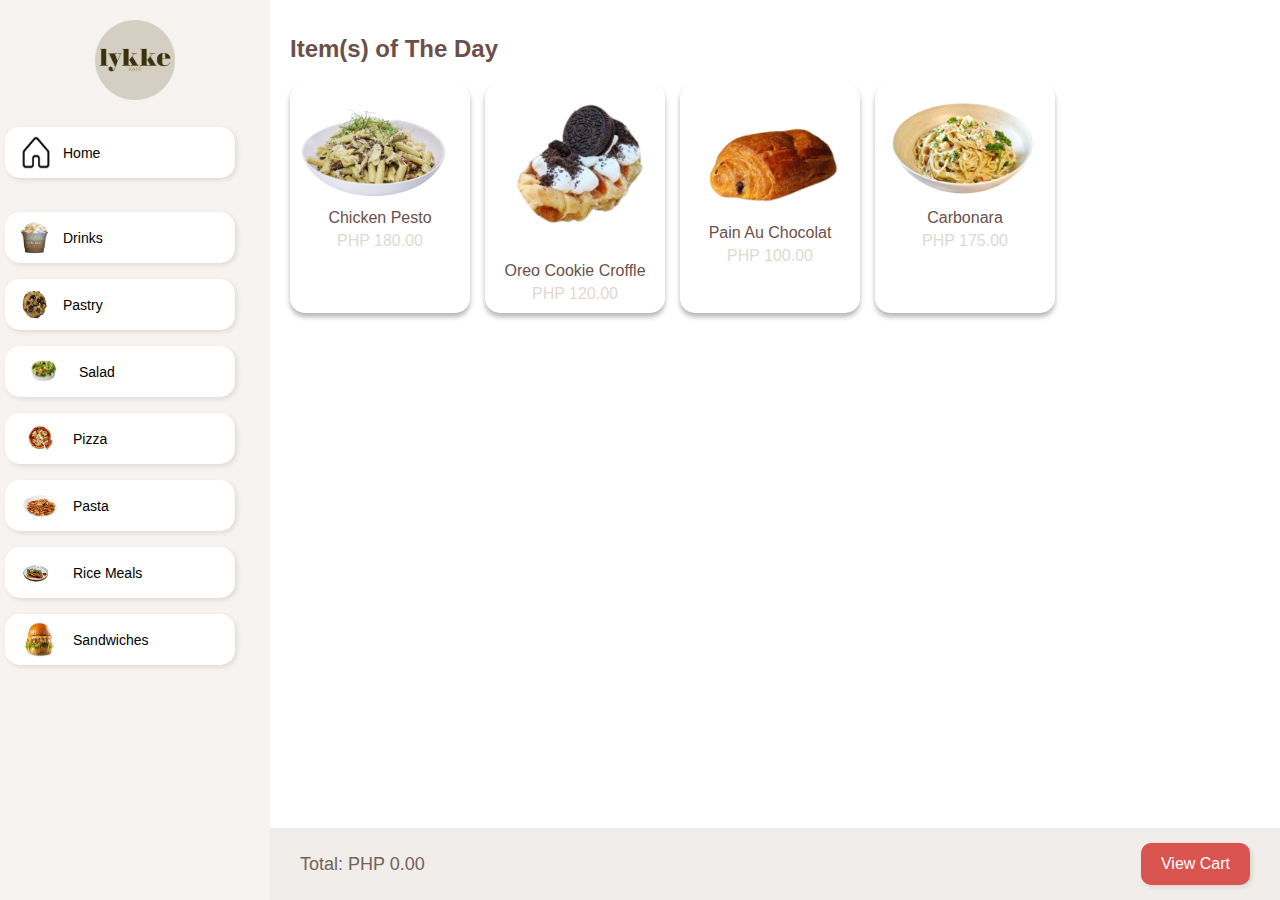
==== index.html @ b02f0188 "initial commit" ====
<!DOCTYPE html>
<html lang="en">
<head>
    <meta charset="UTF-8">
    <meta name="viewport" content="width=device-width, initial-scale=1.0">
    <title>Lykke Cafe</title>
    <link rel="stylesheet" href="styles.css">
    <script src="script.js"></script>
</head>
<body>
    <div class="sidebar">
        <div class="logo">
            <img src="logo.png" alt="Lykke Cafe">
        </div>
        <button class="category-btn" onclick="filterCategory('all', 'All Items')">
            <img src="home-icon.png" alt="Home" style="width: 30px;"> Home
        </button><br>
        <button class="category-btn" onclick="filterCategory('drinks', 'Drinks')">
            <img src="drinks-icon.png" alt="Drinks" style="width: 30px;"> Drinks
        </button>
        <button class="category-btn" onclick="filterCategory('pastry', 'Pastry')">
            <img src="pastry-icon.png" alt="Pastry"  style="width: 30px;"> Pastry
        </button>
        <button class="category-btn" onclick="filterCategory('salad', 'Salad')">
            <img src="salad-icon.png" alt="Salad"  style="width: 46px;"> Salad
        </button>
        <button class="category-btn" onclick="filterCategory('pizza', 'Pizza')">
            <img src="pizza-icon.png" alt="Pizza"  style="width: 40px;"> Pizza
        </button>
        <button class="category-btn" onclick="filterCategory('pasta', 'Pasta')">
            <img src="pasta-icon.png" alt="Pasta"  style="width: 40px;"> Pasta
        </button>
        <button class="category-btn" onclick="filterCategory('rice', 'Rice Meals')">
            <img src="rice-icon.png" alt="Rice Meals"  style="width: 40px;"> Rice Meals
        </button>
        <button class="category-btn" onclick="filterCategory('sandwiches', 'Sandwiches')">
            <img src="sandwhich-icon.png" alt="Sandwiches"  style="width: 40px;"> Sandwiches
        </button>
    </div>

    <div class="content">
        <h2 id="category-title">Item(s) of The Day</h2>
        <div class="menu-items">
            <div class="item card pasta" onclick="openItem('Chicken Pesto', 180, 'chicken_pesto.png')">
                <img id="img-chicken-pesto" src="chicken_pesto.png" alt="Chicken Pesto">
                <p>Chicken Pesto</p>
                <p style="color: #e2d8d1;">PHP 180.00</p>
            </div>
            <div class="item card pastry" onclick="openItem('Oreo Cookie Croffle', 120, 'oreo_croffle.png')">
                <img id="img-oreo-croffle" src="oreo_croffle.png" alt="Oreo Cookie Croffle">
                <p>Oreo Cookie Croffle</p>
                <p style="color: #e2d8d1;">PHP 120.00</p>
            </div>
            <div class="item card pastry" onclick="openItem('Pain Au Chocolat', 100, 'pain_au_chocolat.png')">
                <img id="img-pain-au-chocolat" src="pain_au_chocolat.png" alt="Pain Au Chocolat">
                <p>Pain Au Chocolat</p>
                <p style="color: #e2d8d1;">PHP 100.00</p>
            </div>
            <div class="item card pasta" onclick="openItem('Carbonara', 175, 'carbonara.png')">
                <img id="img-carbonara" src="carbonara.png" alt="Carbonara">
                <p>Carbonara</p>
                <p style="color: #e2d8d1;">PHP 175.00</p>
            </div>
        </div>
    </div>

   <div class="checkout-bar">
    <p style="color: #71635a;">Total: PHP <span id="total-cost">0.00</span></p>
    <button onclick="window.location.href='cart.html'">View Cart</button>
</div>   
</body>
</html>
---- styles.css ----
* {
    margin: 0;
    padding: 0;
    box-sizing: border-box;
    font-family: 'Poppins', sans-serif;
}

body {
    display: flex;
    height: 100vh;
    background: #ffffff; 
}

.sidebar {
    width: 270px;
    background: #f7f3f0; 
    padding: 20px;
    display: flex;
    flex-direction: column;
    align-items: center;
}

.logo img {
    width: 80px;
    margin-bottom: 15px;
}

.category-btn {
    width: 100%;
    margin: 8px 0; 
    display: flex;
    align-items: center;
    justify-content: flex-start;
    background: white;
    border: none;
    text-align: left;
    border-radius: 15px;
    box-shadow: 2px 2px 5px rgba(0, 0, 0, 0.1);
    transition: background 0.3s;
    position: relative;
    left: -15px; 
    padding: 8px 16px; 
    font-size: 14px; 
}

.category-btn img {
    width: 35px; 
    height: 35px;
    margin-right: 12px;
}

.category-btn:hover {
    background: #f0e6df;
}


.content {
    flex-grow: 1;
    padding: 20px;
    display: flex;
    flex-direction: column;
    justify-content: flex-start;
    overflow-y: auto;
}

h2 {
    margin-top: 15px;
    margin-bottom: 15px;
    font-size: 24px;
    color: #6b4f4b; 
}

.category-title {
    text-align: left;
    font-size: 24px;
    color: #6b4f4b;
    font-weight: bold;
    margin-bottom: 20px;
}

.menu-items {
    margin-top: 15px;
    display: flex;
    flex-wrap: wrap;
    gap: 15px;
}


.menu-item .cost {
    color: #c5b3b0;
}

.card {
    width: 180px;
    background: white;
    padding: 10px;
    border-radius: 15px; 
    text-align: center;
    box-shadow: 0px 4px 5px rgba(0, 0, 0, 0.285); 
    cursor: pointer;
    transition: transform 0.2s ease-in-out;
}


.card img {
    width: 100%;
    border-radius: 8px;
}

.card p {
    margin-top: 5px;
    font-size: 16px;
    color: #6b4f4b;
}

.card:hover {
    transform: scale(1.05);
}

.checkout-bar {
    position: fixed;
    bottom: 0;
    left: 270px;
    width: calc(100% - 270px);
    background: rgb(241, 237, 234);
    padding: 15px 30px;
    display: flex;
    justify-content: space-between;
    align-items: center;
    font-size: 18px;
}

.total-cost {
    font-weight: bold;
    color: #7e6460;
    display: flex;
    align-items: center;
    
}

.total-cost img {
    width: 25px;
    height: 25px;
    margin-right: 8px;
}

.checkout-bar button {
    background: #d9534f;
    color: white;
    border: none;
    padding: 12px 20px;
    font-size: 16px;
    border-radius: 10px;
    cursor: pointer;
    box-shadow: 2px 2px 5px rgba(0, 0, 0, 0.1);
}

.checkout-bar button:hover {
    background: #c9302c;
}

.item-container {
    max-width: 440px; 
    margin: 50px auto;
    background: white;
    padding: 30px;
    border-radius: 15px;
    text-align: center;
    box-shadow: 2px 2px 5px rgba(0, 0, 0, 0.1);
}

.item-container img {
    width: 100%;
    border-radius: 8px;
    margin-top: 10px;
}

.lykke-badge {
    display: inline-block;
    background: #d4c2b0;
    color: #4a3b35;
    padding: 4px 4px;
    border-radius: 20px;
    font-size: 12px;
    text-transform: lowercase;
    margin-bottom: 10px;
}

h2 {
    font-size: 24px;
    color: #6b4f4b;
    margin-bottom: 5px;
}

.item-price {
    font-size: 18px;
    color: #8a6d6b;
    margin-bottom: 15px;
}

.quantity-container {
    display: flex;
    align-items: center;
    justify-content: center;
    margin-top: 15px;
}

.quantity-container button {
    padding: 8px 12px;
    font-size: 18px;
    background: #ddd;
    border: none;
    border-radius: 5px;
    cursor: pointer;
}

.quantity-container input {
    width: 60px;
    text-align: center;
    font-size: 18px;
    margin: 0 10px;
    border: 1px solid #ddd;
    padding: 5px;
}

.action-buttons {
    display: flex;
    justify-content: space-between;
    margin-top: 15px;
}

.action-buttons button {
    width: 48%;
    padding: 12px 0;
    font-size: 16px;
    border: none;
    cursor: pointer;
    border-radius: 10px;
}

.cancel-btn {
    background: white;
    border: 1px solid #ccc;
    color: #6b4f4b;
}

.cancel-btn:hover {
    background: #f0e6df;
}

.add-to-cart-btn {
    background: #d9534f;
    color: white;
}

.add-to-cart-btn:hover {
    background: #8e1b17;
}

.cart-container {
    max-width: 600px;
    margin: 50px auto;
    background: white;
    padding: 20px;
    border-radius: 10px;
    box-shadow: 0px 4px 8px rgba(0, 0, 0, 0.1);
}

.cart-item {
    display: flex;
    align-items: center;
    justify-content: space-between;
    background: white;
    border-radius: 10px;
    padding: 15px;
    margin-bottom: 10px;
    box-shadow: 0px 2px 5px rgba(0, 0, 0, 0.1);
}

.cart-item img {
    width: 80px;
    height: 80px;
    border-radius: 5px;
    margin-right: 10px;
}

.item-details {
    flex-grow: 1;
}

.item-name {
    font-size: 16px;
    font-weight: bold;
    color: #333;
}

.item-price {
    font-size: 14px;
    color: #666;
    margin-top: 5px;
}

.quantity-controls {
    display: flex;
    align-items: center;
    margin: 5px 0;
}

.quantity-controls button {
    background: #ddd;
    border: none;
    padding: 5px 10px;
    font-size: 16px;
    border-radius: 5px;
    cursor: pointer;
}

.quantity {
    margin: 0 10px;
    font-size: 16px;
}

.remove-btn {
    background: white;
    border: 1px solid #ccc;
    padding: 5px 10px;
    border-radius: 5px;
    cursor: pointer;
    margin-top: 5px;
}

.remove-btn:hover {
    background: #f8f8f8;
}

.cart-footer {
    display: flex;
    justify-content: space-between;
    align-items: center;
    padding-top: 10px;
    border-top: 1px solid #eee;
}

.total-label {
    font-size: 18px;
    font-weight: bold;
    color: #333;
}

.total-price {
    font-size: 22px;
    font-weight: bold;
    color: #000;
}

.cart-buttons {
    display: flex;
    gap: 10px;
    margin-top: 15px;
}

.order-more {
    background: white;
    border: 1px solid #999;
    padding: 10px 15px;
    cursor: pointer;
    border-radius: 5px;
}

.complete-order {
    background: #d9534f;
    color: white;
    border: none;
    padding: 10px 15px;
    border-radius: 5px;
    cursor: pointer;
}

.complete-order:hover {
    background: #c9302c;
}

@media (max-width: 600px) {
    .cart-container {
        padding: 15px;
    }

    .cart-footer {
        flex-direction: column;
        align-items: center;
        text-align: center;
    }

    .cart-buttons {
        flex-direction: column;
        width: 100%;
    }

    .cart-buttons button {
        width: 100%;
        margin-top: 5px;
    }
}

@media (max-width: 768px) {
    body {
        flex-direction: column;
    }

    .sidebar {
        width: 100%;
        height: auto;
        padding: 10px;
        display: flex;
        flex-wrap: wrap;
        justify-content: center;
    }

    .category-btn {
        width: 45%;
        margin: 5px;
    }

    .checkout-bar {
        left: 0;
        width: 100%;
        flex-direction: column;
        align-items: center;
        border-radius: 0;
    }

    .checkout-bar button {
        margin-left: 0;
        margin-top: 10px;
    }

    
}
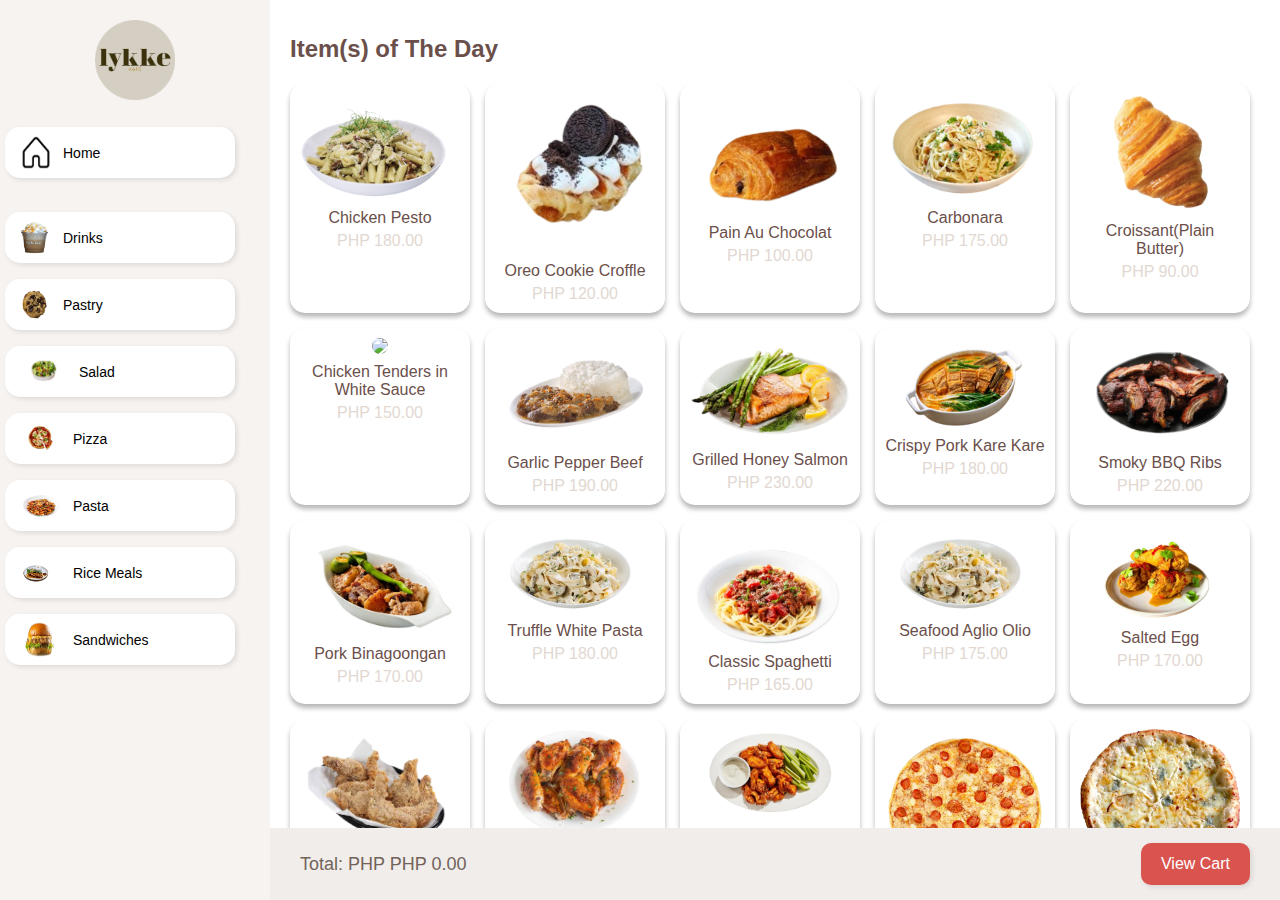
==== commit b43f3973: "updated commit" ====
--- a/index.html
+++ b/index.html
@@ -42,25 +42,141 @@
         <h2 id="category-title">Item(s) of The Day</h2>
         <div class="menu-items">
             <div class="item card pasta" onclick="openItem('Chicken Pesto', 180, 'chicken_pesto.png')">
-                <img id="img-chicken-pesto" src="chicken_pesto.png" alt="Chicken Pesto">
+                <img id="img-chicken-pesto" src="imgs/chicken_pesto.png" alt="Chicken Pesto">
                 <p>Chicken Pesto</p>
                 <p style="color: #e2d8d1;">PHP 180.00</p>
             </div>
             <div class="item card pastry" onclick="openItem('Oreo Cookie Croffle', 120, 'oreo_croffle.png')">
-                <img id="img-oreo-croffle" src="oreo_croffle.png" alt="Oreo Cookie Croffle">
+                <img id="img-oreo-croffle" src="imgs/oreo_croffle.png" alt="Oreo Cookie Croffle">
                 <p>Oreo Cookie Croffle</p>
                 <p style="color: #e2d8d1;">PHP 120.00</p>
             </div>
             <div class="item card pastry" onclick="openItem('Pain Au Chocolat', 100, 'pain_au_chocolat.png')">
-                <img id="img-pain-au-chocolat" src="pain_au_chocolat.png" alt="Pain Au Chocolat">
+                <img id="img-pain-au-chocolat" src="imgs/pain_au_chocolat.png" alt="Pain Au Chocolat">
                 <p>Pain Au Chocolat</p>
                 <p style="color: #e2d8d1;">PHP 100.00</p>
             </div>
             <div class="item card pasta" onclick="openItem('Carbonara', 175, 'carbonara.png')">
-                <img id="img-carbonara" src="carbonara.png" alt="Carbonara">
+                <img id="img-carbonara" src="imgs/carbonara.png" alt="Carbonara">
                 <p>Carbonara</p>
                 <p style="color: #e2d8d1;">PHP 175.00</p>
             </div>
+            <div class="item card pastry" onclick="openItem('Croissant(Plain Butter)', 90, 'croissantP.png')">
+                <img id="img-croissant-plain" src="imgs/croissantP.png" alt="croissantP">
+                <p>Croissant(Plain Butter)</p>
+                <p style="color: #e2d8d1;">PHP 90.00</p>
+            </div>
+            <div class="item card rice" onclick="openItem('Chicken Tenders in White Sauce', 150, 'CtW.png')">
+                <img id="img-CT-whiteSauce" src="imgs/Ctw.png">
+                <p>Chicken Tenders in White Sauce</p>
+                <p style="color: #e2d8d1;">PHP 150.00</p>
+            </div>
+            <div class="item card rice" onclick="openItem('Garlic Pepper Beef', 190, 'GPB.png')">
+                <img id="img-GPB" src="imgs/GPB.png">
+                <p>Garlic Pepper Beef</p>
+                <p style="color: #e2d8d1;">PHP 190.00</p>
+            </div>
+            <div class="item card rice" onclick="openItem('Grilled Honey Salmon', 230, 'GHS.png')">
+                <img id="img-GPB" src="imgs/GHS.png">
+                <p>Grilled Honey Salmon</p>
+                <p style="color: #e2d8d1;">PHP 230.00</p>
+            </div>
+            <div class="item card rice" onclick="openItem('Crispy Pork Kare Kare', 180, 'crispy_pork_kare_kare.png')">
+                <img id="img-crispy-pork-kare-kare" src="imgs/crispy_pork_kare_kare.png" alt="Crispy Pork Kare Kare">
+                <p>Crispy Pork Kare Kare</p>
+                <p style="color: #e2d8d1;">PHP 180.00</p>
+            </div>
+            
+            <div class="item card rice" onclick="openItem('Smoky BBQ Ribs', 220, 'smoky_bbq_ribs.png')">
+                <img id="img-smoky-bbq-ribs" src="imgs/smoky_bbq_ribs.png" alt="Smoky BBQ Ribs">
+                <p>Smoky BBQ Ribs</p>
+                <p style="color: #e2d8d1;">PHP 220.00</p>
+            </div>
+            
+            <div class="item card rice" onclick="openItem('Pork Binagoongan', 170, 'pork_binagoongan.png')">
+                <img id="img-pork-binagoongan" src="imgs/pork_binagoongan.png" alt="Pork Binagoongan">
+                <p>Pork Binagoongan</p>
+                <p style="color: #e2d8d1;">PHP 170.00</p>
+            </div>
+            
+            <div class="item card pasta" onclick="openItem('Truffle White Pasta', 180, 'truffle_white_pasta.png')">
+                <img id="img-truffle-white-pasta" src="imgs/truffle_white_pasta.png" alt="Truffle White Pasta">
+                <p>Truffle White Pasta</p>
+                <p style="color: #e2d8d1;">PHP 180.00</p>
+            </div>
+            
+            <div class="item card pasta" onclick="openItem('Classic Spaghetti', 165, 'classic_spaghetti.png')">
+                <img id="img-classic-spaghetti" src="imgs/classic_spaghetti.png" alt="Classic Spaghetti">
+                <p>Classic Spaghetti</p>
+                <p style="color: #e2d8d1;">PHP 165.00</p>
+            </div>
+            
+            <div class="item card pasta" onclick="openItem('Seafood Aglio Olio', 175, 'seafood_aglio_olio.png')">
+                <img id="img-seafood-aglio-olio" src="imgs/seafood_aglio_olio.png" alt="Seafood Aglio Olio">
+                <p>Seafood Aglio Olio</p>
+                <p style="color: #e2d8d1;">PHP 175.00</p>
+            </div>
+            
+            <div class="item card pasta" onclick="openItem('Salted Egg', 170, 'salted_egg.png')">
+                <img id="img-salted-egg" src="imgs/salted_egg.png" alt="Salted Egg">
+                <p>Salted Egg</p>
+                <p style="color: #e2d8d1;">PHP 170.00</p>
+            </div>
+            
+            <div class="item card rice" onclick="openItem('Garlic Parmesan', 170, 'garlic_parmesan.png')">
+                <img id="img-garlic-parmesan" src="imgs/garlic_parmesan.png" alt="Garlic Parmesan">
+                <p>Garlic Parmesan</p>
+                <p style="color: #e2d8d1;">PHP 170.00</p>
+            </div>
+            
+            <div class="item card rice" onclick="openItem('Honey Sriracha', 170, 'honey_sriracha.png')">
+                <img id="img-honey-sriracha" src="imgs/honey_sriracha.png" alt="Honey Sriracha">
+                <p>Honey Sriracha</p>
+                <p style="color: #e2d8d1;">PHP 170.00</p>
+            </div>
+            
+            <div class="item card rice" onclick="openItem('Buffalo', 170, 'buffalo.png')">
+                <img id="img-buffalo" src="imgs/buffalo.png" alt="Buffalo">
+                <p>Buffalo</p>
+                <p style="color: #e2d8d1;">PHP 170.00</p>
+            </div>
+            
+            <div class="item card pizza" onclick="openItem('Pepperoni', 260, 'pepperoni.png')">
+                <img id="img-pepperoni" src="imgs/pepperoni.png" alt="Pepperoni">
+                <p>Pepperoni</p>
+                <p style="color: #e2d8d1;">PHP 260.00</p>
+            </div>
+            
+            <div class="item card pizza" onclick="openItem('Four Cheese', 260, 'four_cheese.png')">
+                <img id="img-four-cheese" src="imgs/four_cheese.png" alt="Four Cheese">
+                <p>Four Cheese</p>
+                <p style="color: #e2d8d1;">PHP 260.00</p>
+            </div>
+            
+            <div class="item card pizza" onclick="openItem('Creamy Spinach', 250, 'creamy_spinach.png')">
+                <img id="img-creamy-spinach" src="imgs/creamy_spinach.png" alt="Creamy Spinach">
+                <p>Creamy Spinach</p>
+                <p style="color: #e2d8d1;">PHP 250.00</p>
+            </div>
+            
+            <div class="item card pizza" onclick="openItem('Beef & Mushroom', 250, 'beef_mushroom.png')">
+                <img id="img-beef-mushroom" src="imgs/beef_mushroom.png" alt="Beef & Mushroom">
+                <p>Beef & Mushroom</p>
+                <p style="color: #e2d8d1;">PHP 250.00</p>
+            </div>
+            
+            <div class="item card drinks" onclick="openItem('Espresso', 100, 'espresso.png')">
+                <img id="img-espresso" src="imgs/espresso.png" alt="Espresso">
+                <p>Espresso</p>
+                <p style="color: #e2d8d1;">PHP 100.00</p>
+            </div>
+            
+            <div class="item card drinks" onclick="openItem('Americano', 120, 'americano.png')">
+                <img id="img-americano" src="imgs/americano.png" alt="Americano">
+                <p>Americano</p>
+                <p style="color: #e2d8d1;">PHP 120.00</p>
+            </div>
+            
         </div>
     </div>
 
--- a/styles.css
+++ b/styles.css
@@ -14,7 +14,11 @@
 
 .sidebar {
     width: 270px;
-    background: #f7f3f0; 
+    height: 100vh;
+    position: fixed;
+    left: 0;
+    top: 0;
+    background: #f7f3f0;
     padding: 20px;
     display: flex;
     flex-direction: column;
@@ -56,6 +60,7 @@
 
 
 .content {
+    margin-left: 270px;
     flex-grow: 1;
     padding: 20px;
     display: flex;
@@ -63,6 +68,8 @@
     justify-content: flex-start;
     overflow-y: auto;
 }
+
+
 
 h2 {
     margin-top: 15px;
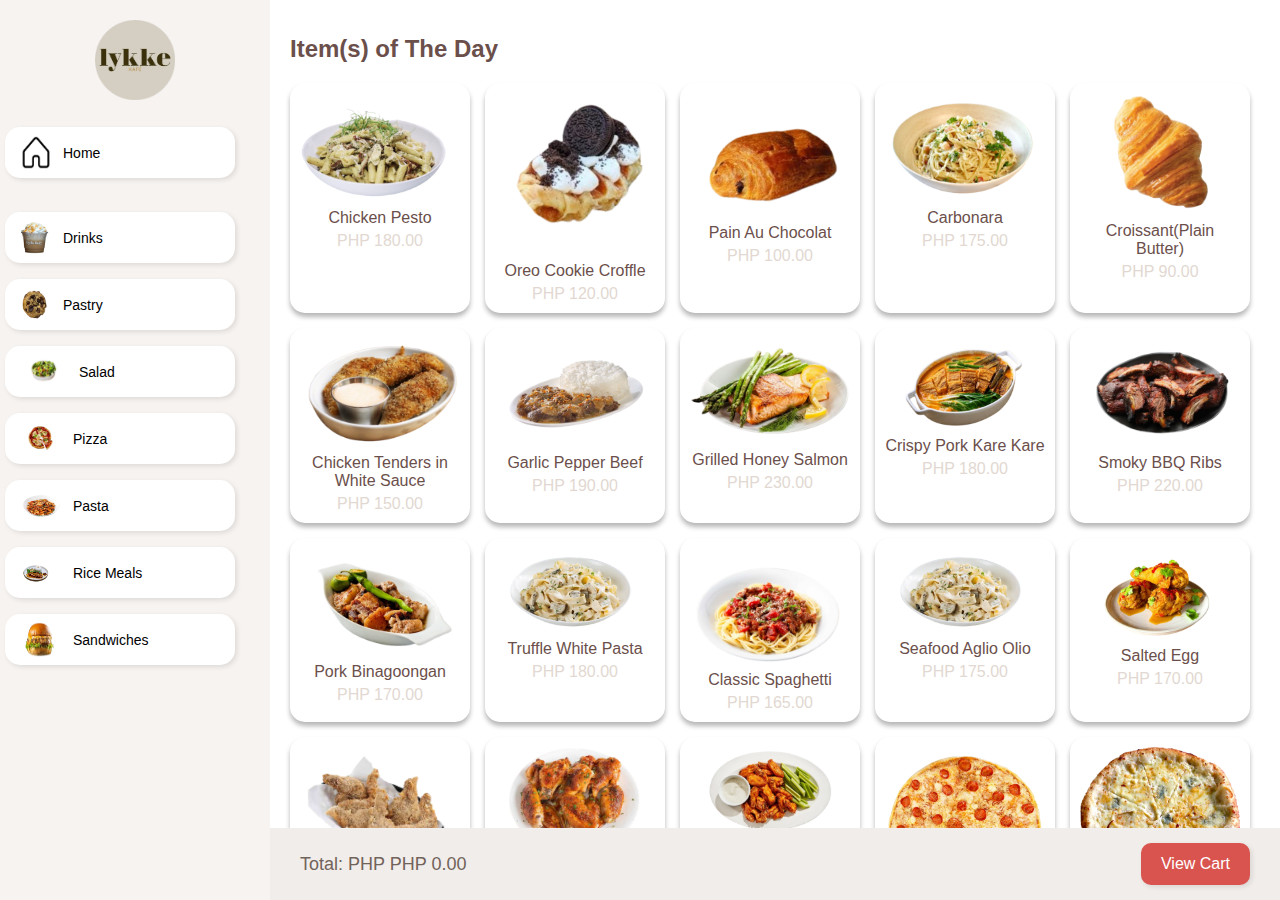
==== commit 15ded3be: "Update index.html" ====
--- a/index.html
+++ b/index.html
@@ -67,7 +67,7 @@
                 <p style="color: #e2d8d1;">PHP 90.00</p>
             </div>
             <div class="item card rice" onclick="openItem('Chicken Tenders in White Sauce', 150, 'CtW.png')">
-                <img id="img-CT-whiteSauce" src="imgs/Ctw.png">
+                <img id="img-CT-whiteSauce" src="imgs/CtW.png">
                 <p>Chicken Tenders in White Sauce</p>
                 <p style="color: #e2d8d1;">PHP 150.00</p>
             </div>
@@ -175,8 +175,104 @@
                 <img id="img-americano" src="imgs/americano.png" alt="Americano">
                 <p>Americano</p>
                 <p style="color: #e2d8d1;">PHP 120.00</p>
-            </div>
-            
+            </div> 
+
+            <div class="item card sandwiches" onclick="openItem('Tuna Melt', 195, 'tuna_melt.png')">
+                <img id="img-tuna-melt" src="imgs/tuna_melt.png" alt="Tuna Melt">
+                <p>Tuna Melt</p>
+                <p style="color: #e2d8d1;">PHP 195.00</p>
+            </div>
+            
+            <div class="item card sandwiches" onclick="openItem('Clubhouse', 185, 'clubhouse.png')">
+                <img id="img-clubhouse" src="imgs/clubhouse.png" alt="Clubhouse">
+                <p>Clubhouse</p>
+                <p style="color: #e2d8d1;">PHP 185.00</p>
+            </div>
+            
+            <div class="item card sandwiches" onclick="openItem('Monte Kristo', 195, 'monte_kristo.png')">
+                <img id="img-monte-kristo" src="imgs/monte_kristo.png" alt="Monte Kristo">
+                <p>Monte Kristo</p>
+                <p style="color: #e2d8d1;">PHP 195.00</p>
+            </div>
+            
+            <div class="item card sandwiches" onclick="openItem('Korean Egg Drop', 160, 'korean_egg_drop.png')">
+                <img style=" width: 120px;" id="img-korean-egg-drop" src="imgs/korean_egg_drop.png" alt="Korean Egg Drop">
+                <p>Korean Egg Drop</p>
+                <p style="color: #e2d8d1;">PHP 160.00</p>
+            </div>
+        
+            <div class="item card salad" onclick="openItem('Mango Pomelo Salad', 150, 'mango_pomelo_salad.png')">
+                <img style=" width: 180px;" id="img-mango-pomelo-salad" src="imgs/mango_pomelo_salad.png" alt="Mango Pomelo Salad">
+                <p>Mango Pomelo Salad</p>
+                <p style="color: #e2d8d1;">PHP 150.00</p>
+            </div>
+            
+            <div class="item card salad" onclick="openItem('Grilled Chicken Caesar', 160, 'grilled_chicken_caesar.png')">
+                <img style=" width: 130px;" id="img-grilled-chicken-caesar" src="imgs/grilled_chicken_caesar.png" alt="Grilled Chicken Caesar">
+                <p>Grilled Chicken Caesar</p>
+                <p style="color: #e2d8d1;">PHP 160.00</p>
+            </div>
+        
+            <div class="item card drinks" onclick="openItem('Doppio', 110, 'doppio.png')">
+                <img id="img-doppio" src="imgs/doppio.png" alt="Doppio">
+                <p>Doppio</p>
+                <p style="color: #e2d8d1;">PHP 110.00</p>
+            </div>
+            
+            <div class="item card drinks" onclick="openItem('Latte', 120, 'latte.png')">
+                <img id="img-latte" src="imgs/latte.png" alt="Latte">
+                <p>Latte</p>
+                <p style="color: #e2d8d1;">PHP 120.00</p>
+            </div>
+            
+            <div class="item card drinks" onclick="openItem('Cappuccino', 140, 'cappuccino.png')">
+                <img style=" width: 180px;" id="img-cappuccino" src="imgs/cappuccino.png" alt="Cappuccino">
+                <p>Cappuccino</p>
+                <p style="color: #e2d8d1;">PHP 140.00</p>
+            </div>
+            
+            <div class="item card drinks" onclick="openItem('White Mocha Latte', 140, 'white_mocha_latte.png')">
+                <img id="img-white-mocha-latte" src="imgs/white_mocha_latte.png" alt="White Mocha Latte">
+                <p>White Mocha Latte</p>
+                <p style="color: #e2d8d1;">PHP 140.00</p>
+            </div>
+            
+            <div class="item card drink" onclick="openItem('Caramel Latte', 140, 'caramel_latte.png')">
+                <img id="img-caramel-latte" src="imgs/caramel_latte.png" alt="Caramel Latte">
+                <p>Caramel Latte</p>
+                <p style="color: #e2d8d1;">PHP 140.00</p>
+            </div>
+            
+            <div class="item card drinks" onclick="openItem('Con De Leche', 140, 'con_de_leche.png')">
+                <img style=" width: 100px;" id="img-con-de-leche" src="imgs/con_de_leche.png" alt="Con De Leche">
+                <p>Con De Leche</p>
+                <p style="color: #e2d8d1;">PHP 140.00</p>
+            </div>
+            
+            <div class="item card drinks" onclick="openItem('Dark Mocha Latte', 160, 'dark_mocha_latte.png')">
+                <img id="img-dark-mocha-latte" src="imgs/dark_mocha_latte.png" alt="Dark Mocha Latte">
+                <p>Dark Mocha Latte</p>
+                <p style="color: #e2d8d1;">PHP 160.00</p>
+            </div>
+            
+            <div class="item card drinks" onclick="openItem('Matcha Latte', 210, 'matcha_latte.png')">
+                <img id="img-matcha-latte" src="imgs/matcha_latte.png" alt="Matcha Latte">
+                <p>Matcha Latte</p>
+                <p style="color: #e2d8d1;">PHP 210.00</p>
+            </div>
+            
+            <div class="item card drinks" onclick="openItem('Affogato', 160, 'affogato.png')">
+                <img id="img-affogato" src="imgs/affogato.png" alt="Affogato">
+                <p>Affogato</p>
+                <p style="color: #e2d8d1;">PHP 160.00</p>
+            </div>
+            
+            <div class="item card drinks" onclick="openItem('Butterscotch', 180, 'butterscotch.png')">
+                <img id="img-butterscotch" src="imgs/butterscotch.png" alt="Butterscotch">
+                <p>Butterscotch</p>
+                <p style="color: #e2d8d1;">PHP 180.00</p>
+            </div>
+          
         </div>
     </div>
 
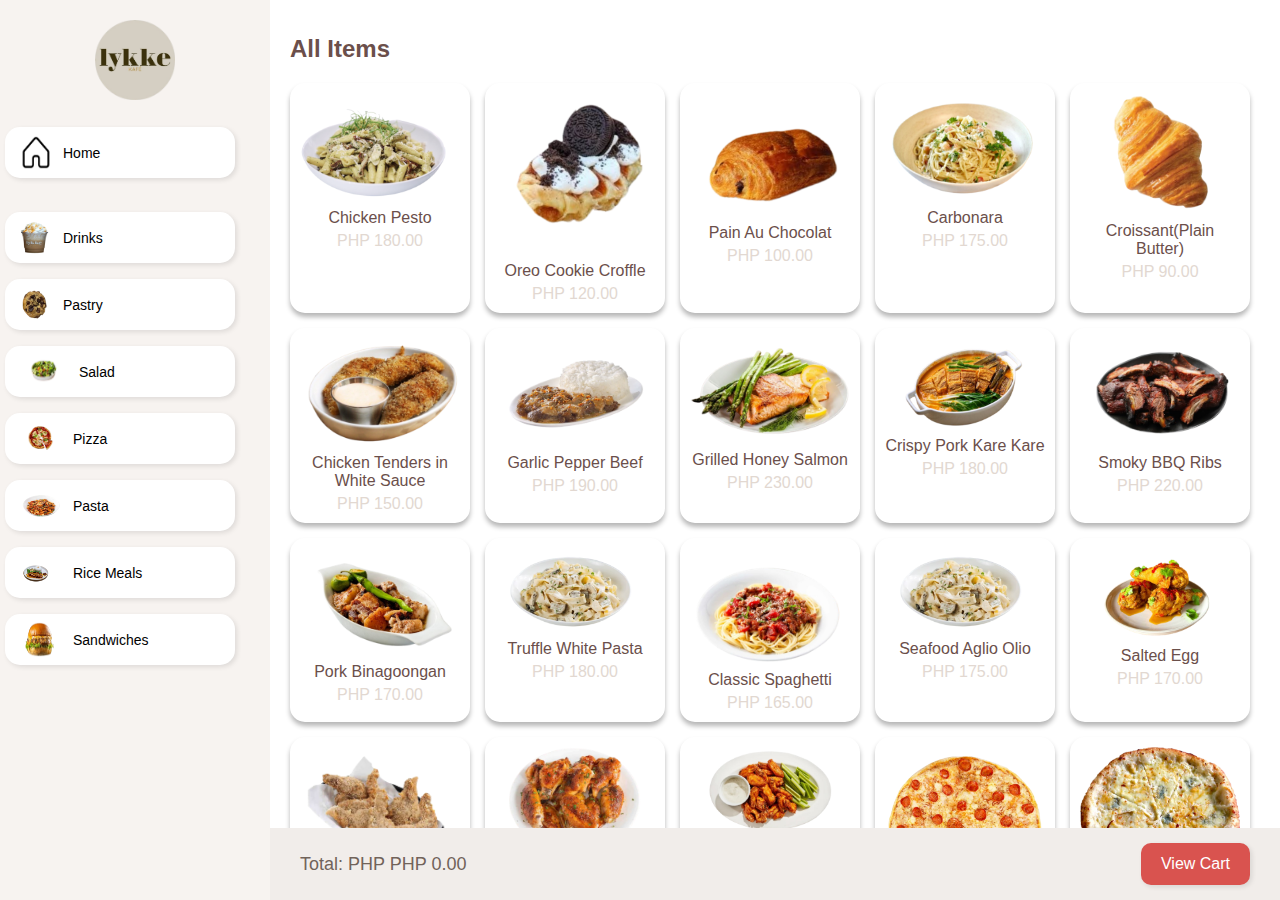
==== commit 184206c4: "Update" ====
--- a/index.html
+++ b/index.html
@@ -39,7 +39,7 @@
     </div>
 
     <div class="content">
-        <h2 id="category-title">Item(s) of The Day</h2>
+        <h2 id="category-title">All Items</h2>
         <div class="menu-items">
             <div class="item card pasta" onclick="openItem('Chicken Pesto', 180, 'chicken_pesto.png')">
                 <img id="img-chicken-pesto" src="imgs/chicken_pesto.png" alt="Chicken Pesto">
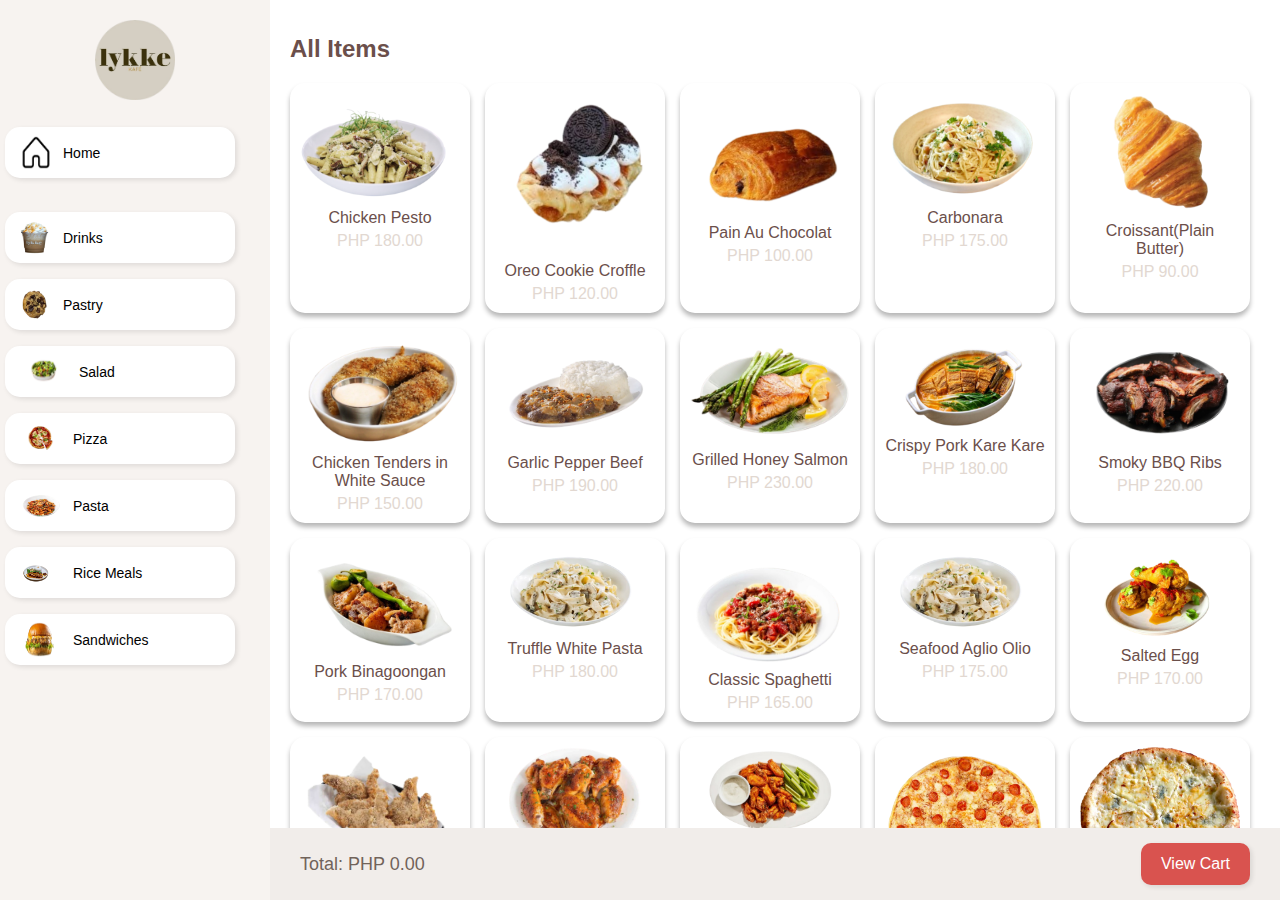
==== commit a7e4f03f: "New stuff" ====
--- a/index.html
+++ b/index.html
@@ -277,7 +277,7 @@
     </div>
 
    <div class="checkout-bar">
-    <p style="color: #71635a;">Total: PHP <span id="total-cost">0.00</span></p>
+    <p style="color: #71635a;">Total: <span id="total-cost">0.00</span></p>
     <button onclick="window.location.href='cart.html'">View Cart</button>
 </div>   
 </body>
